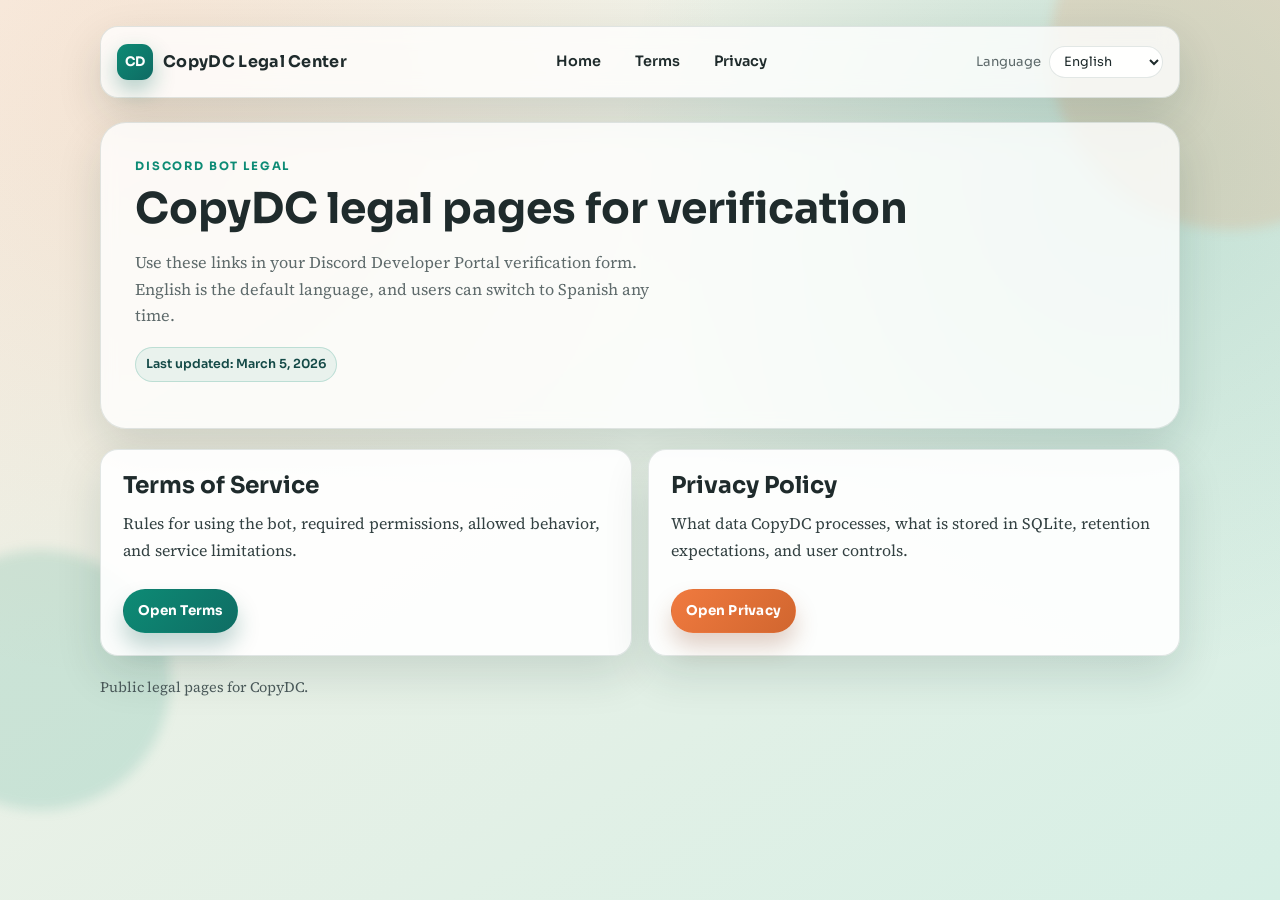
==== index.html @ 30bfe85e "Move legal site to root and add contact email" ====
<!doctype html>
<html lang="en">
<head>
  <meta charset="UTF-8">
  <meta name="viewport" content="width=device-width, initial-scale=1.0">
  <title>CopyDC Legal Center</title>
  <link rel="preconnect" href="https://fonts.googleapis.com">
  <link rel="preconnect" href="https://fonts.gstatic.com" crossorigin>
  <link href="https://fonts.googleapis.com/css2?family=Sora:wght@400;600;700;800&family=Source+Serif+4:opsz,wght@8..60,400;8..60,600&display=swap" rel="stylesheet">
  <link rel="stylesheet" href="./assets/styles.css">
</head>
<body>
  <div class="orb orb-a"></div>
  <div class="orb orb-b"></div>

  <div class="shell">
    <header class="topbar">
      <a class="brand" href="./" data-localized-link>
        <span class="brand-mark">CD</span>
        <span data-i18n="brand">CopyDC Legal Center</span>
      </a>

      <nav class="nav" aria-label="Main navigation">
        <a href="./" data-localized-link data-i18n="nav_home">Home</a>
        <a href="./terms/" data-localized-link data-i18n="nav_terms">Terms</a>
        <a href="./privacy/" data-localized-link data-i18n="nav_privacy">Privacy</a>
      </nav>

      <label class="lang-wrap" for="lang-select">
        <span data-i18n="lang_label">Language</span>
        <select id="lang-select" aria-label="Language selector">
          <option value="en">English</option>
          <option value="es">Espanol</option>
        </select>
      </label>
    </header>

    <main>
      <section class="hero">
        <p class="kicker" data-i18n="home_kicker">Discord Bot Legal</p>
        <h1 data-i18n="home_title">CopyDC legal pages for verification</h1>
        <p class="lead" data-i18n="home_subtitle">
          Use these links in your Discord Developer Portal verification form. English is the default language, and users can switch to Spanish any time.
        </p>
        <p class="updated" data-i18n="home_updated">Last updated: March 5, 2026</p>
      </section>

      <section class="grid two">
        <article class="panel reveal">
          <h2 data-i18n="home_terms_title">Terms of Service</h2>
          <p data-i18n="home_terms_desc">
            Rules for using the bot, required permissions, allowed behavior, and service limitations.
          </p>
          <a class="cta" href="./terms/" data-localized-link data-i18n="home_terms_cta">Open Terms</a>
        </article>

        <article class="panel reveal">
          <h2 data-i18n="home_privacy_title">Privacy Policy</h2>
          <p data-i18n="home_privacy_desc">
            What data CopyDC processes, what is stored in SQLite, retention expectations, and user controls.
          </p>
          <a class="cta alt" href="./privacy/" data-localized-link data-i18n="home_privacy_cta">Open Privacy</a>
        </article>
      </section>
    </main>

    <footer class="footer">
      <span data-i18n="footer_note">Public legal pages for CopyDC.</span>
    </footer>
  </div>

  <script src="./assets/site.js"></script>
  <script>
    window.CopyLegal.init({
      en: {
        meta_title: "CopyDC Legal Center",
        home_kicker: "Discord Bot Legal",
        home_title: "CopyDC legal pages for verification",
        home_subtitle:
          "Use these links in your Discord Developer Portal verification form. English is the default language, and users can switch to Spanish any time.",
        home_updated: "Last updated: March 5, 2026",
        home_terms_title: "Terms of Service",
        home_terms_desc:
          "Rules for using the bot, required permissions, allowed behavior, and service limitations.",
        home_terms_cta: "Open Terms",
        home_privacy_title: "Privacy Policy",
        home_privacy_desc:
          "What data CopyDC processes, what is stored in SQLite, retention expectations, and user controls.",
        home_privacy_cta: "Open Privacy",
      },
      es: {
        meta_title: "Centro Legal CopyDC",
        home_kicker: "Legal para Bot de Discord",
        home_title: "Paginas legales de CopyDC para verificacion",
        home_subtitle:
          "Usa estos enlaces en el formulario de verificacion del Discord Developer Portal. Ingles es el idioma por defecto y se puede cambiar a espanol cuando quieran.",
        home_updated: "Ultima actualizacion: 5 de marzo de 2026",
        home_terms_title: "Terminos de Servicio",
        home_terms_desc:
          "Reglas de uso del bot, permisos necesarios, comportamiento permitido y limites del servicio.",
        home_terms_cta: "Abrir Terminos",
        home_privacy_title: "Politica de Privacidad",
        home_privacy_desc:
          "Que datos procesa CopyDC, que se guarda en SQLite, tiempos de retencion y controles de usuario.",
        home_privacy_cta: "Abrir Privacidad",
      },
    });
  </script>
</body>
</html>
---- assets/styles.css ----
:root {
  --bg-soft: #f8f2e8;
  --bg-deep: #d6efe5;
  --paper: rgba(255, 255, 255, 0.78);
  --paper-strong: rgba(255, 255, 255, 0.92);
  --ink: #1f2b2c;
  --muted: #5e6a6b;
  --line: rgba(20, 60, 52, 0.12);
  --brand: #0d8b75;
  --brand-2: #f07a3f;
  --shadow: 0 18px 45px rgba(14, 47, 43, 0.14);
  --radius-xl: 26px;
  --radius-lg: 18px;
  --radius-md: 12px;
}

*,
*::before,
*::after {
  box-sizing: border-box;
}

html,
body {
  margin: 0;
  min-height: 100%;
}

body {
  font-family: "Source Serif 4", "Times New Roman", serif;
  color: var(--ink);
  background:
    radial-gradient(circle at 12% 12%, rgba(240, 122, 63, 0.12), transparent 42%),
    radial-gradient(circle at 88% 18%, rgba(13, 139, 117, 0.16), transparent 38%),
    linear-gradient(145deg, var(--bg-soft), var(--bg-deep));
  line-height: 1.65;
  position: relative;
  overflow-x: hidden;
}

.orb {
  position: fixed;
  z-index: 0;
  border-radius: 999px;
  pointer-events: none;
  filter: blur(6px);
}

.orb-a {
  width: 360px;
  height: 360px;
  background: rgba(240, 122, 63, 0.16);
  top: -130px;
  right: -130px;
}

.orb-b {
  width: 260px;
  height: 260px;
  background: rgba(13, 139, 117, 0.14);
  left: -90px;
  bottom: 10vh;
}

.shell {
  position: relative;
  z-index: 1;
  width: min(1080px, 92vw);
  margin: 0 auto;
  padding: 26px 0 38px;
}

.topbar {
  display: flex;
  align-items: center;
  justify-content: space-between;
  gap: 16px;
  padding: 14px 16px;
  border: 1px solid var(--line);
  border-radius: var(--radius-lg);
  background: var(--paper);
  backdrop-filter: blur(10px);
  box-shadow: var(--shadow);
}

.brand {
  display: inline-flex;
  align-items: center;
  gap: 10px;
  text-decoration: none;
  color: var(--ink);
  font-family: "Sora", sans-serif;
  font-weight: 700;
  letter-spacing: 0.02em;
}

.brand-mark {
  width: 36px;
  height: 36px;
  border-radius: 11px;
  display: grid;
  place-items: center;
  font-size: 0.82rem;
  color: #fff;
  background: linear-gradient(135deg, var(--brand), #0f6a63);
  box-shadow: 0 10px 22px rgba(12, 108, 95, 0.32);
}

.nav {
  display: flex;
  align-items: center;
  gap: 8px;
  flex-wrap: wrap;
}

.nav a {
  text-decoration: none;
  color: var(--ink);
  font-family: "Sora", sans-serif;
  font-size: 0.9rem;
  font-weight: 600;
  padding: 8px 12px;
  border-radius: 999px;
  border: 1px solid transparent;
  transition: background-color 0.25s ease, border-color 0.25s ease, transform 0.25s ease;
}

.nav a:hover,
.nav a:focus-visible {
  background: rgba(13, 139, 117, 0.1);
  border-color: rgba(13, 139, 117, 0.22);
  transform: translateY(-1px);
}

.lang-wrap {
  display: inline-flex;
  align-items: center;
  gap: 8px;
  font-family: "Sora", sans-serif;
  font-size: 0.82rem;
  color: var(--muted);
}

.lang-wrap select {
  border: 1px solid var(--line);
  border-radius: 999px;
  background: var(--paper-strong);
  color: var(--ink);
  font-family: "Sora", sans-serif;
  font-size: 0.8rem;
  padding: 6px 30px 6px 10px;
  outline: none;
  transition: border-color 0.2s ease, box-shadow 0.2s ease;
}

.lang-wrap select:focus {
  border-color: rgba(13, 139, 117, 0.45);
  box-shadow: 0 0 0 3px rgba(13, 139, 117, 0.16);
}

.hero {
  margin-top: 24px;
  padding: 34px;
  border-radius: var(--radius-xl);
  border: 1px solid var(--line);
  background: var(--paper);
  backdrop-filter: blur(8px);
  box-shadow: var(--shadow);
  animation: rise-in 0.75s cubic-bezier(0.2, 0.7, 0.2, 1) both;
}

.kicker {
  margin: 0 0 8px;
  font-family: "Sora", sans-serif;
  text-transform: uppercase;
  letter-spacing: 0.16em;
  font-weight: 700;
  font-size: 0.72rem;
  color: var(--brand);
}

h1,
h2,
h3 {
  font-family: "Sora", sans-serif;
  line-height: 1.2;
  margin: 0;
}

h1 {
  font-size: clamp(1.8rem, 4vw, 2.65rem);
  margin-top: 4px;
}

h2 {
  font-size: clamp(1.15rem, 2.2vw, 1.45rem);
  margin-bottom: 10px;
}

.lead {
  margin: 14px 0 0;
  max-width: 68ch;
  color: var(--muted);
  font-size: 1.02rem;
}

.updated {
  margin-top: 18px;
  display: inline-flex;
  align-items: center;
  gap: 8px;
  padding: 6px 10px;
  border-radius: 999px;
  border: 1px solid rgba(13, 139, 117, 0.2);
  background: rgba(13, 139, 117, 0.08);
  color: #144a47;
  font-family: "Sora", sans-serif;
  font-size: 0.78rem;
  font-weight: 600;
}

.grid {
  margin-top: 20px;
  display: grid;
  gap: 16px;
}

.grid.two {
  grid-template-columns: repeat(2, minmax(0, 1fr));
}

.panel {
  border-radius: var(--radius-lg);
  border: 1px solid var(--line);
  background: var(--paper-strong);
  box-shadow: var(--shadow);
  padding: 22px;
}

.panel p {
  margin: 0 0 12px;
  color: #334142;
}

.panel p:last-child {
  margin-bottom: 0;
}

.panel ul {
  margin: 0;
  padding-left: 18px;
}

.panel li {
  margin-bottom: 8px;
  color: #334142;
}

.panel li:last-child {
  margin-bottom: 0;
}

.cta {
  margin-top: 14px;
  display: inline-flex;
  align-items: center;
  justify-content: center;
  gap: 8px;
  text-decoration: none;
  border: 1px solid transparent;
  border-radius: 999px;
  font-family: "Sora", sans-serif;
  font-size: 0.84rem;
  font-weight: 700;
  letter-spacing: 0.02em;
  padding: 10px 14px;
  color: #ffffff;
  background: linear-gradient(130deg, var(--brand), #0f6d64);
  transition: transform 0.25s ease, box-shadow 0.25s ease, filter 0.25s ease;
  box-shadow: 0 14px 22px rgba(11, 92, 81, 0.25);
}

.cta.alt {
  background: linear-gradient(130deg, var(--brand-2), #d1662f);
  box-shadow: 0 14px 22px rgba(145, 74, 34, 0.25);
}

.cta:hover,
.cta:focus-visible {
  transform: translateY(-2px);
  filter: saturate(1.08);
}

.footer {
  margin-top: 20px;
  color: #4c5a5b;
  font-size: 0.9rem;
}

.reveal {
  opacity: 0;
  transform: translateY(18px);
}

.reveal.is-visible {
  opacity: 1;
  transform: translateY(0);
  transition: opacity 0.55s ease, transform 0.55s ease;
}

@keyframes rise-in {
  from {
    opacity: 0;
    transform: translateY(24px);
  }
  to {
    opacity: 1;
    transform: translateY(0);
  }
}

@media (max-width: 880px) {
  .topbar {
    flex-wrap: wrap;
    justify-content: center;
  }

  .grid.two {
    grid-template-columns: 1fr;
  }

  .hero {
    padding: 26px 20px;
  }

  .panel {
    padding: 18px;
  }
}

@media (prefers-reduced-motion: reduce) {
  .hero,
  .reveal,
  .reveal.is-visible,
  .cta,
  .nav a {
    animation: none !important;
    transition: none !important;
    transform: none !important;
  }
}
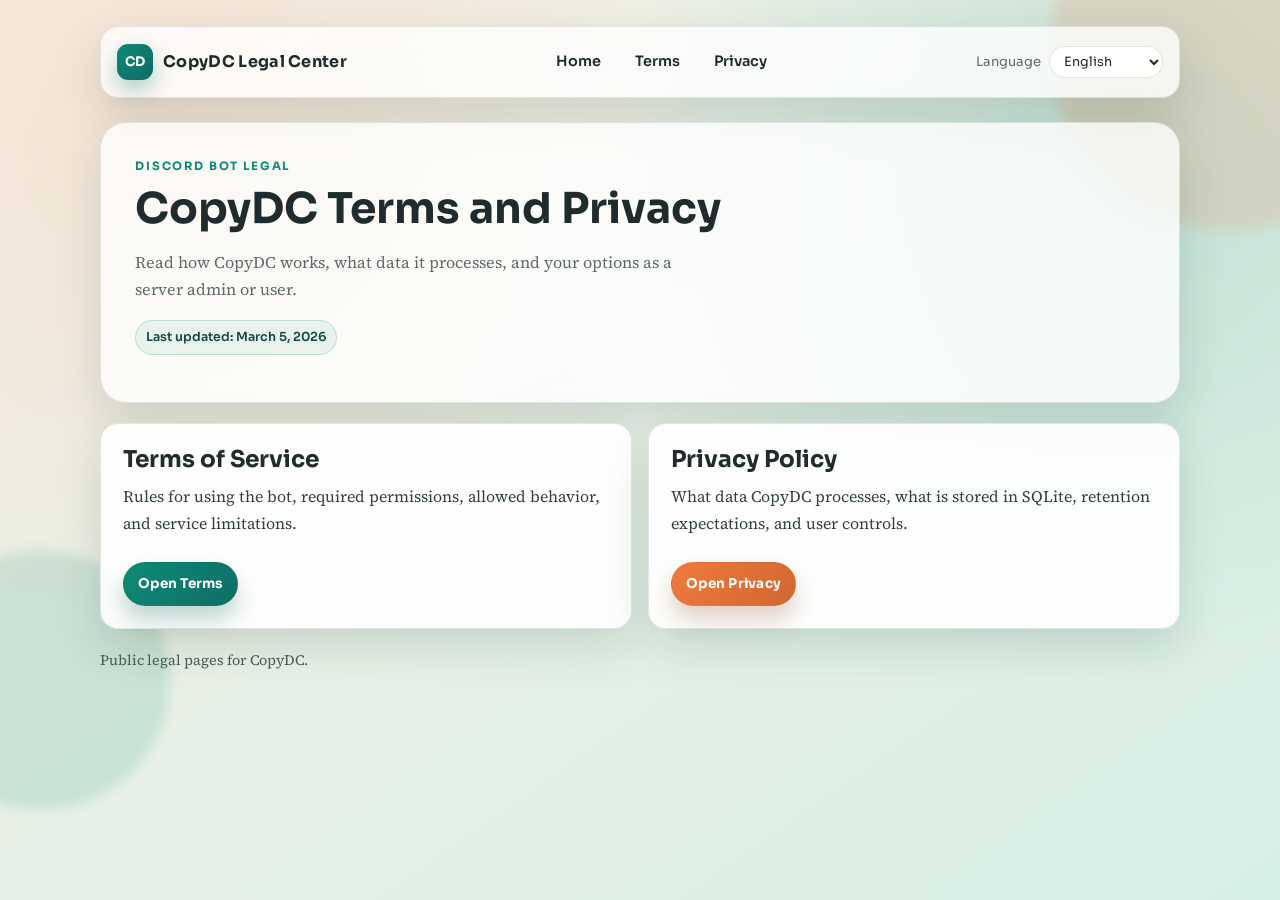
==== commit 9525b79a: "Adjust homepage copy for end users" ====
--- a/index.html
+++ b/index.html
@@ -38,9 +38,9 @@
     <main>
       <section class="hero">
         <p class="kicker" data-i18n="home_kicker">Discord Bot Legal</p>
-        <h1 data-i18n="home_title">CopyDC legal pages for verification</h1>
+        <h1 data-i18n="home_title">CopyDC Terms and Privacy</h1>
         <p class="lead" data-i18n="home_subtitle">
-          Use these links in your Discord Developer Portal verification form. English is the default language, and users can switch to Spanish any time.
+          Read how CopyDC works, what data it processes, and your options as a server admin or user.
         </p>
         <p class="updated" data-i18n="home_updated">Last updated: March 5, 2026</p>
       </section>
@@ -75,9 +75,9 @@
       en: {
         meta_title: "CopyDC Legal Center",
         home_kicker: "Discord Bot Legal",
-        home_title: "CopyDC legal pages for verification",
+        home_title: "CopyDC Terms and Privacy",
         home_subtitle:
-          "Use these links in your Discord Developer Portal verification form. English is the default language, and users can switch to Spanish any time.",
+          "Read how CopyDC works, what data it processes, and your options as a server admin or user.",
         home_updated: "Last updated: March 5, 2026",
         home_terms_title: "Terms of Service",
         home_terms_desc:
@@ -91,9 +91,9 @@
       es: {
         meta_title: "Centro Legal CopyDC",
         home_kicker: "Legal para Bot de Discord",
-        home_title: "Paginas legales de CopyDC para verificacion",
+        home_title: "Terminos y Privacidad de CopyDC",
         home_subtitle:
-          "Usa estos enlaces en el formulario de verificacion del Discord Developer Portal. Ingles es el idioma por defecto y se puede cambiar a espanol cuando quieran.",
+          "Consulta como funciona CopyDC, que datos procesa y tus opciones como admin del servidor o usuario.",
         home_updated: "Ultima actualizacion: 5 de marzo de 2026",
         home_terms_title: "Terminos de Servicio",
         home_terms_desc:
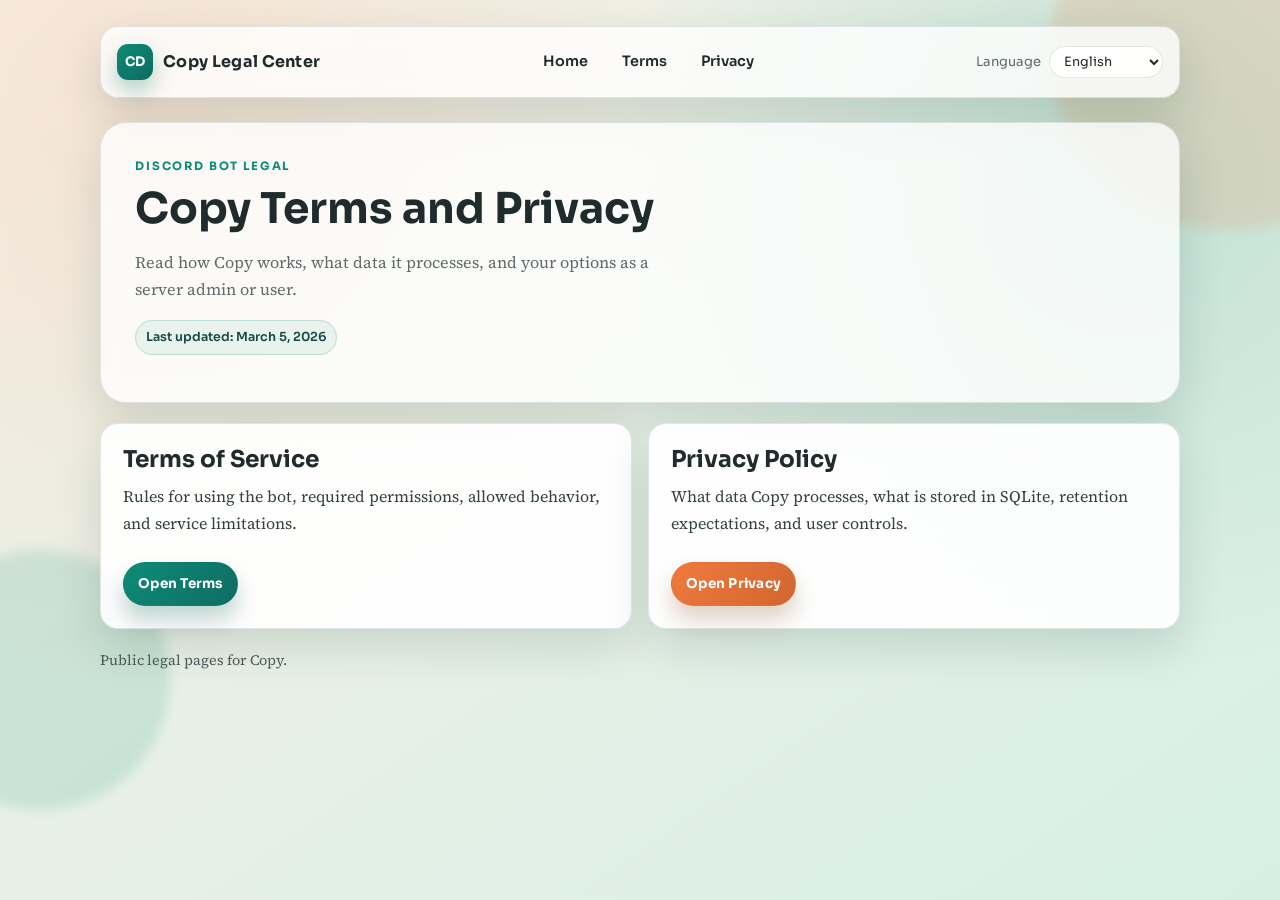
==== commit 67a40eb4: "Rename legal branding from CopyDC to Copy" ====
--- a/index.html
+++ b/index.html
@@ -3,7 +3,7 @@
 <head>
   <meta charset="UTF-8">
   <meta name="viewport" content="width=device-width, initial-scale=1.0">
-  <title>CopyDC Legal Center</title>
+  <title>Copy Legal Center</title>
   <link rel="preconnect" href="https://fonts.googleapis.com">
   <link rel="preconnect" href="https://fonts.gstatic.com" crossorigin>
   <link href="https://fonts.googleapis.com/css2?family=Sora:wght@400;600;700;800&family=Source+Serif+4:opsz,wght@8..60,400;8..60,600&display=swap" rel="stylesheet">
@@ -17,7 +17,7 @@
     <header class="topbar">
       <a class="brand" href="./" data-localized-link>
         <span class="brand-mark">CD</span>
-        <span data-i18n="brand">CopyDC Legal Center</span>
+        <span data-i18n="brand">Copy Legal Center</span>
       </a>
 
       <nav class="nav" aria-label="Main navigation">
@@ -38,9 +38,9 @@
     <main>
       <section class="hero">
         <p class="kicker" data-i18n="home_kicker">Discord Bot Legal</p>
-        <h1 data-i18n="home_title">CopyDC Terms and Privacy</h1>
+        <h1 data-i18n="home_title">Copy Terms and Privacy</h1>
         <p class="lead" data-i18n="home_subtitle">
-          Read how CopyDC works, what data it processes, and your options as a server admin or user.
+          Read how Copy works, what data it processes, and your options as a server admin or user.
         </p>
         <p class="updated" data-i18n="home_updated">Last updated: March 5, 2026</p>
       </section>
@@ -57,7 +57,7 @@
         <article class="panel reveal">
           <h2 data-i18n="home_privacy_title">Privacy Policy</h2>
           <p data-i18n="home_privacy_desc">
-            What data CopyDC processes, what is stored in SQLite, retention expectations, and user controls.
+            What data Copy processes, what is stored in SQLite, retention expectations, and user controls.
           </p>
           <a class="cta alt" href="./privacy/" data-localized-link data-i18n="home_privacy_cta">Open Privacy</a>
         </article>
@@ -65,7 +65,7 @@
     </main>
 
     <footer class="footer">
-      <span data-i18n="footer_note">Public legal pages for CopyDC.</span>
+      <span data-i18n="footer_note">Public legal pages for Copy.</span>
     </footer>
   </div>
 
@@ -73,11 +73,11 @@
   <script>
     window.CopyLegal.init({
       en: {
-        meta_title: "CopyDC Legal Center",
+        meta_title: "Copy Legal Center",
         home_kicker: "Discord Bot Legal",
-        home_title: "CopyDC Terms and Privacy",
+        home_title: "Copy Terms and Privacy",
         home_subtitle:
-          "Read how CopyDC works, what data it processes, and your options as a server admin or user.",
+          "Read how Copy works, what data it processes, and your options as a server admin or user.",
         home_updated: "Last updated: March 5, 2026",
         home_terms_title: "Terms of Service",
         home_terms_desc:
@@ -85,15 +85,15 @@
         home_terms_cta: "Open Terms",
         home_privacy_title: "Privacy Policy",
         home_privacy_desc:
-          "What data CopyDC processes, what is stored in SQLite, retention expectations, and user controls.",
+          "What data Copy processes, what is stored in SQLite, retention expectations, and user controls.",
         home_privacy_cta: "Open Privacy",
       },
       es: {
-        meta_title: "Centro Legal CopyDC",
+        meta_title: "Centro Legal Copy",
         home_kicker: "Legal para Bot de Discord",
-        home_title: "Terminos y Privacidad de CopyDC",
+        home_title: "Terminos y Privacidad de Copy",
         home_subtitle:
-          "Consulta como funciona CopyDC, que datos procesa y tus opciones como admin del servidor o usuario.",
+          "Consulta como funciona Copy, que datos procesa y tus opciones como admin del servidor o usuario.",
         home_updated: "Ultima actualizacion: 5 de marzo de 2026",
         home_terms_title: "Terminos de Servicio",
         home_terms_desc:
@@ -101,10 +101,11 @@
         home_terms_cta: "Abrir Terminos",
         home_privacy_title: "Politica de Privacidad",
         home_privacy_desc:
-          "Que datos procesa CopyDC, que se guarda en SQLite, tiempos de retencion y controles de usuario.",
+          "Que datos procesa Copy, que se guarda en SQLite, tiempos de retencion y controles de usuario.",
         home_privacy_cta: "Abrir Privacidad",
       },
     });
   </script>
 </body>
 </html>
+
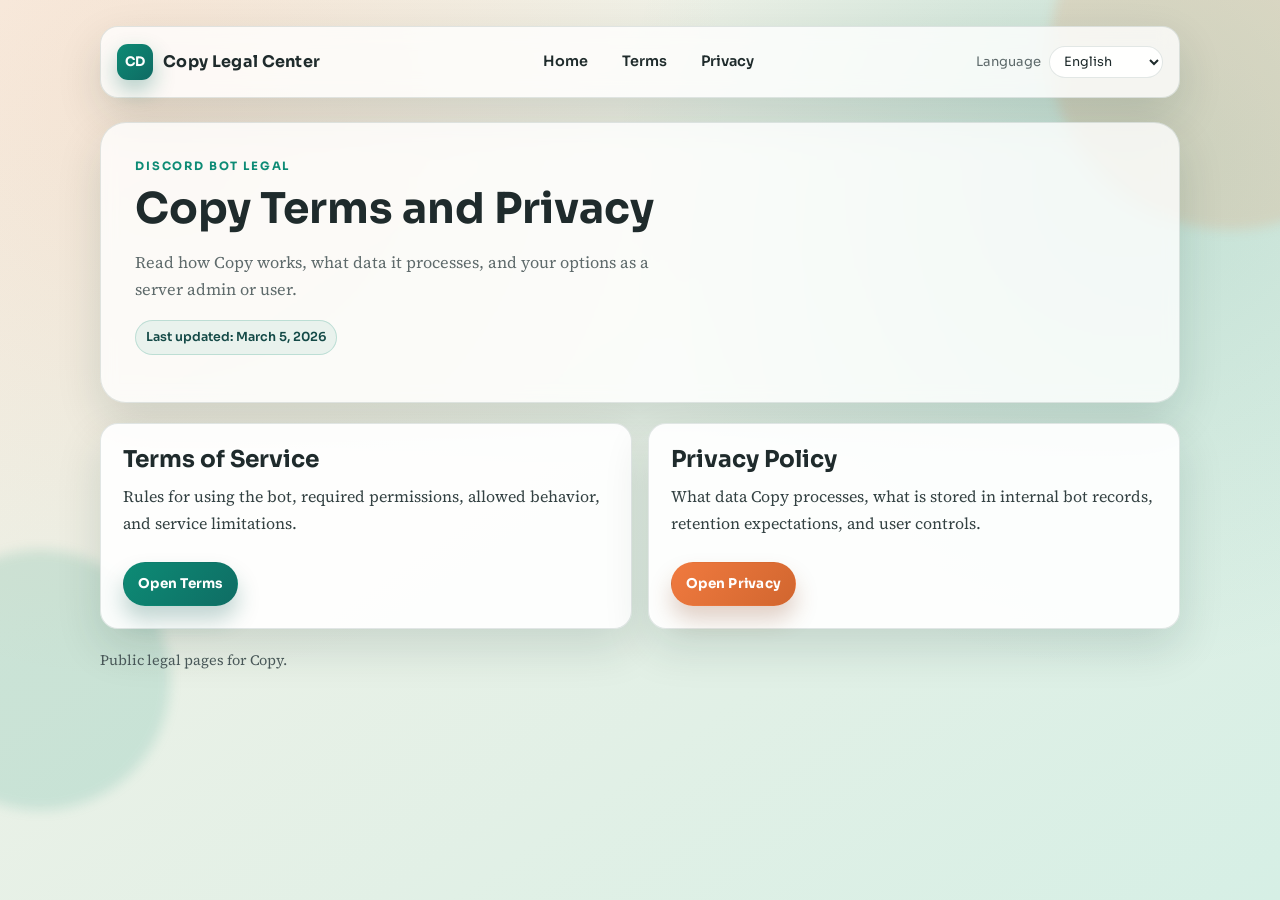
==== commit b4115e61: "Remove technical storage wording from legal copy" ====
--- a/index.html
+++ b/index.html
@@ -57,7 +57,7 @@
         <article class="panel reveal">
           <h2 data-i18n="home_privacy_title">Privacy Policy</h2>
           <p data-i18n="home_privacy_desc">
-            What data Copy processes, what is stored in SQLite, retention expectations, and user controls.
+            What data Copy processes, what is stored in internal bot records, retention expectations, and user controls.
           </p>
           <a class="cta alt" href="./privacy/" data-localized-link data-i18n="home_privacy_cta">Open Privacy</a>
         </article>
@@ -85,7 +85,7 @@
         home_terms_cta: "Open Terms",
         home_privacy_title: "Privacy Policy",
         home_privacy_desc:
-          "What data Copy processes, what is stored in SQLite, retention expectations, and user controls.",
+          "What data Copy processes, what is stored in internal bot records, retention expectations, and user controls.",
         home_privacy_cta: "Open Privacy",
       },
       es: {
@@ -101,7 +101,7 @@
         home_terms_cta: "Abrir Terminos",
         home_privacy_title: "Politica de Privacidad",
         home_privacy_desc:
-          "Que datos procesa Copy, que se guarda en SQLite, tiempos de retencion y controles de usuario.",
+          "Que datos procesa Copy, que se guarda en registros internos del bot, tiempos de retencion y controles de usuario.",
         home_privacy_cta: "Abrir Privacidad",
       },
     });
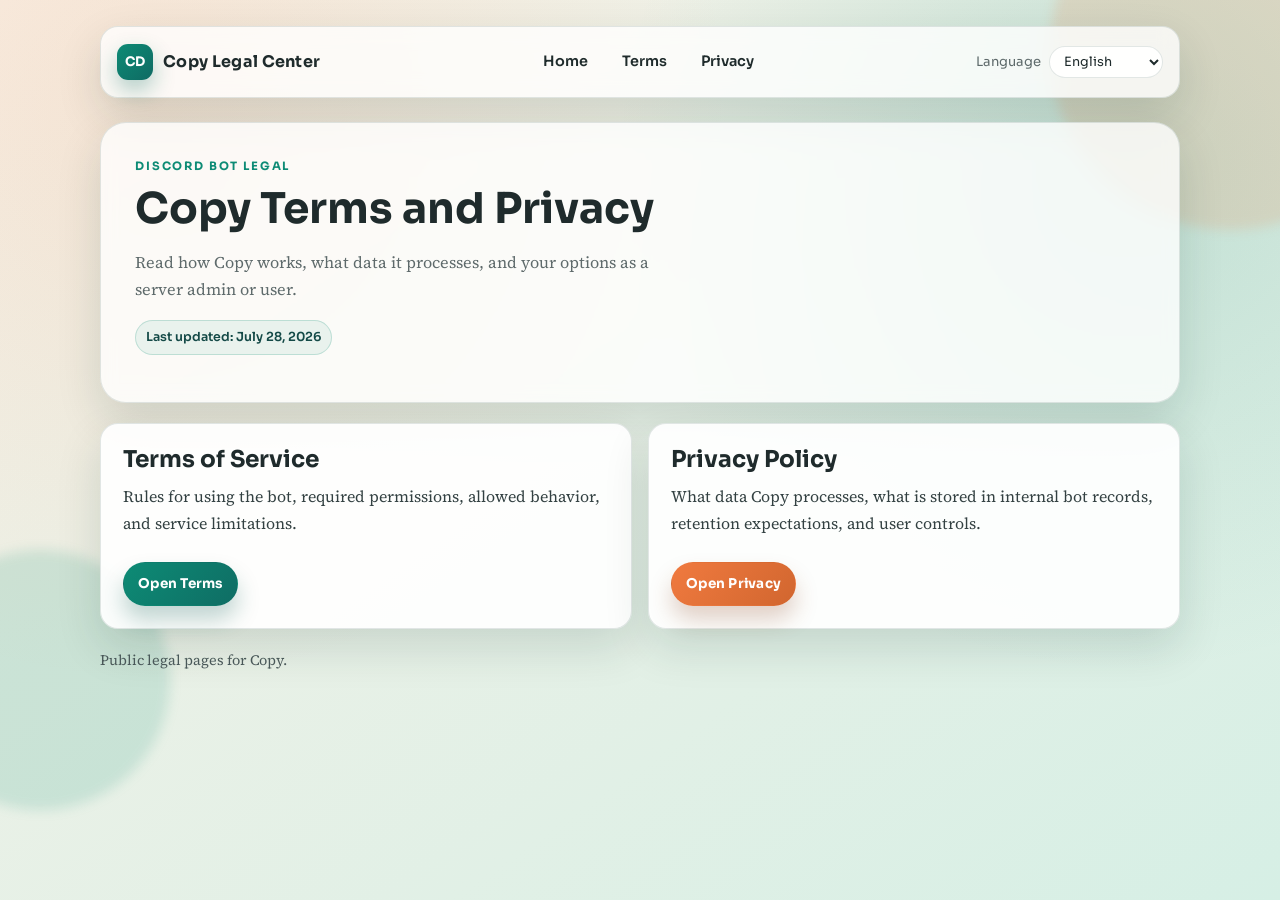
==== commit 8f129d0a: "Update legal pages for support cases and live LFG" ====
--- a/index.html
+++ b/index.html
@@ -42,7 +42,7 @@
         <p class="lead" data-i18n="home_subtitle">
           Read how Copy works, what data it processes, and your options as a server admin or user.
         </p>
-        <p class="updated" data-i18n="home_updated">Last updated: March 5, 2026</p>
+        <p class="updated" data-i18n="home_updated">Last updated: July 28, 2026</p>
       </section>
 
       <section class="grid two">
@@ -78,7 +78,7 @@
         home_title: "Copy Terms and Privacy",
         home_subtitle:
           "Read how Copy works, what data it processes, and your options as a server admin or user.",
-        home_updated: "Last updated: March 5, 2026",
+        home_updated: "Last updated: July 28, 2026",
         home_terms_title: "Terms of Service",
         home_terms_desc:
           "Rules for using the bot, required permissions, allowed behavior, and service limitations.",
@@ -94,7 +94,7 @@
         home_title: "Terminos y Privacidad de Copy",
         home_subtitle:
           "Consulta como funciona Copy, que datos procesa y tus opciones como admin del servidor o usuario.",
-        home_updated: "Ultima actualizacion: 5 de marzo de 2026",
+        home_updated: "Ultima actualizacion: 28 de julio de 2026",
         home_terms_title: "Terminos de Servicio",
         home_terms_desc:
           "Reglas de uso del bot, permisos necesarios, comportamiento permitido y limites del servicio.",
